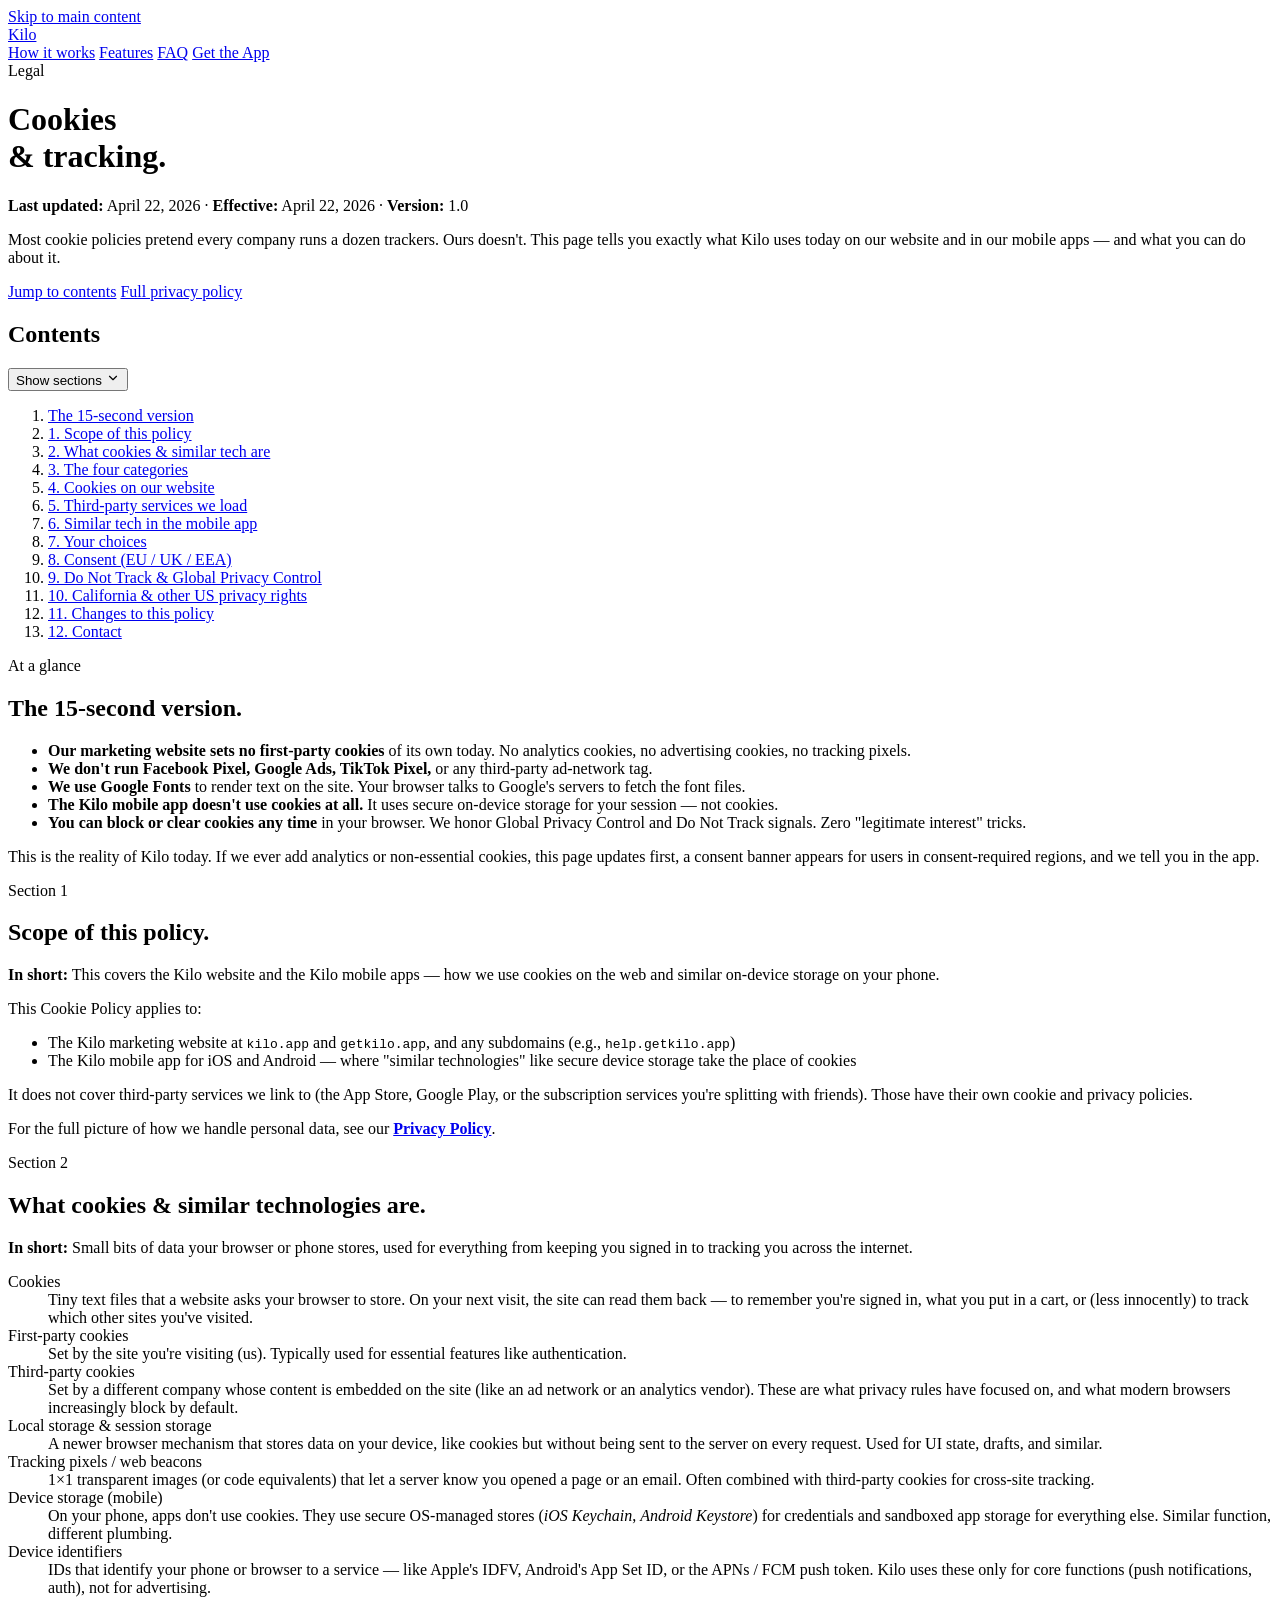
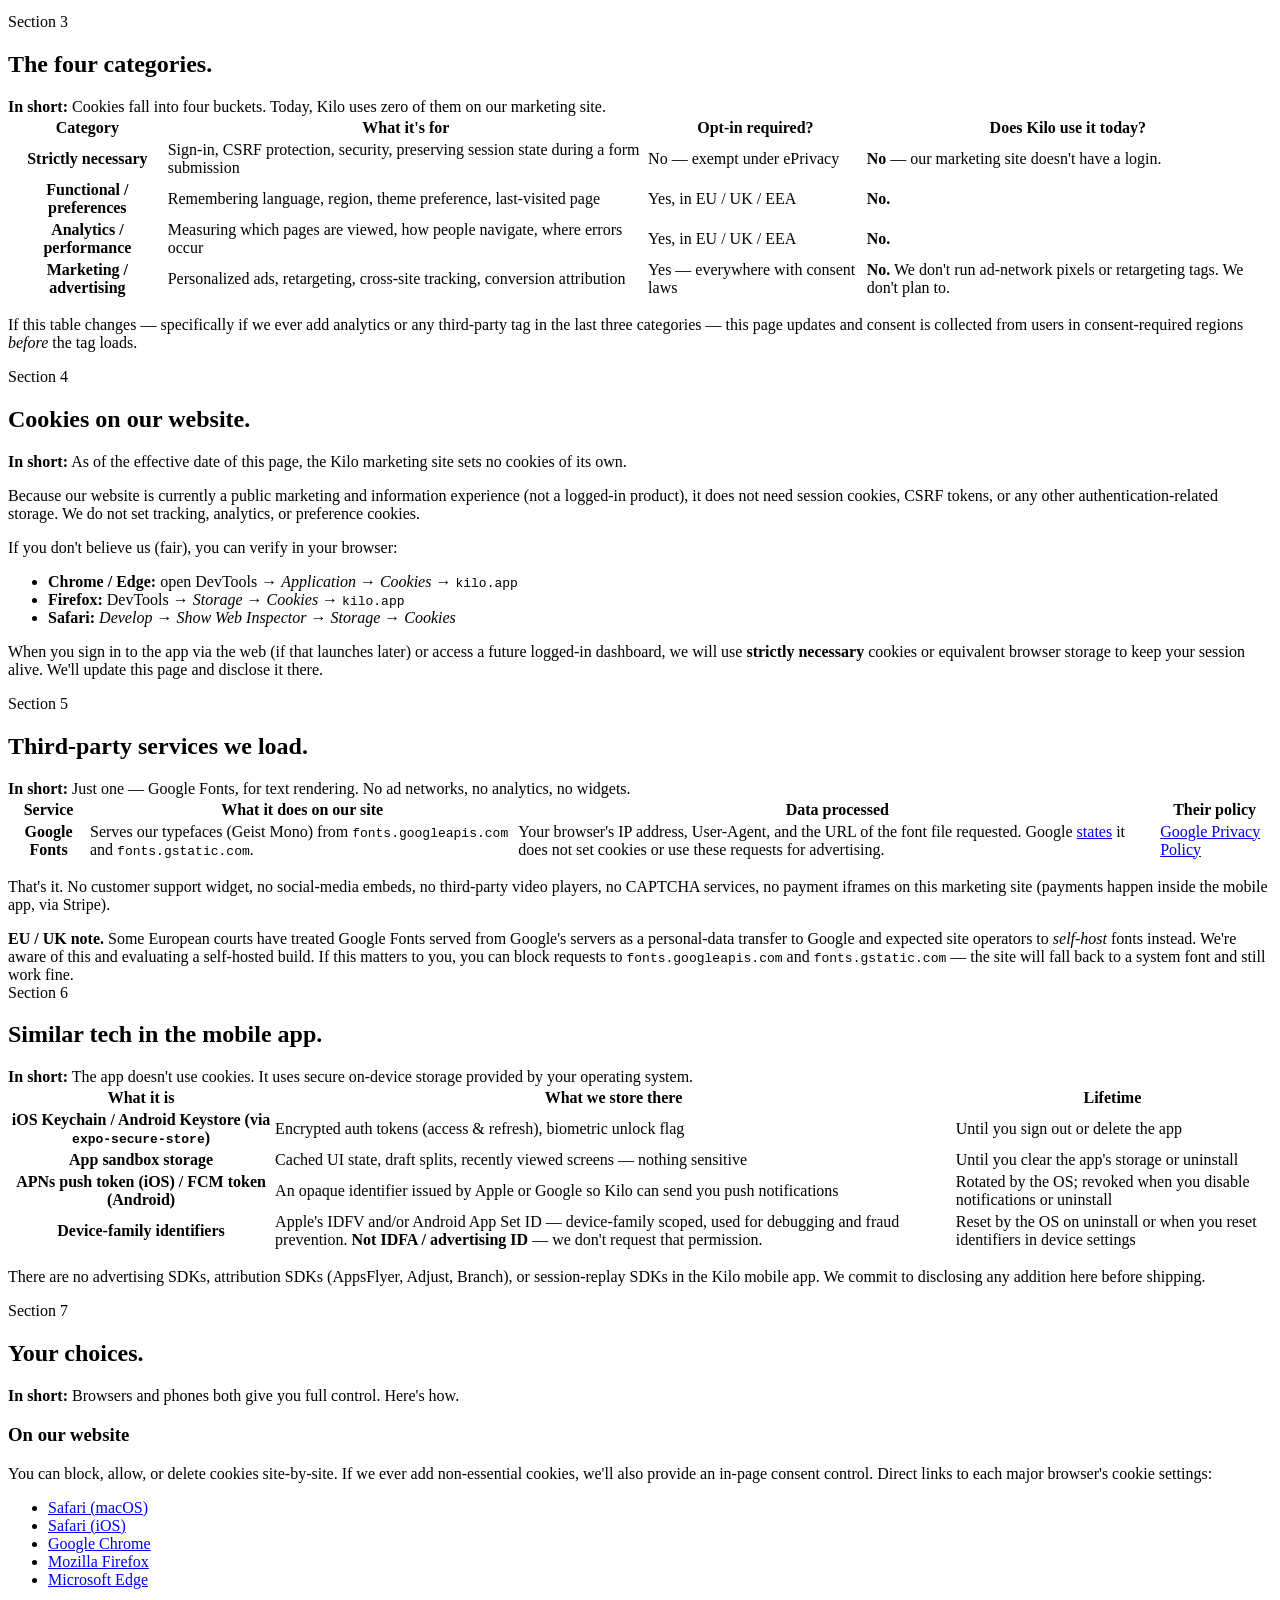
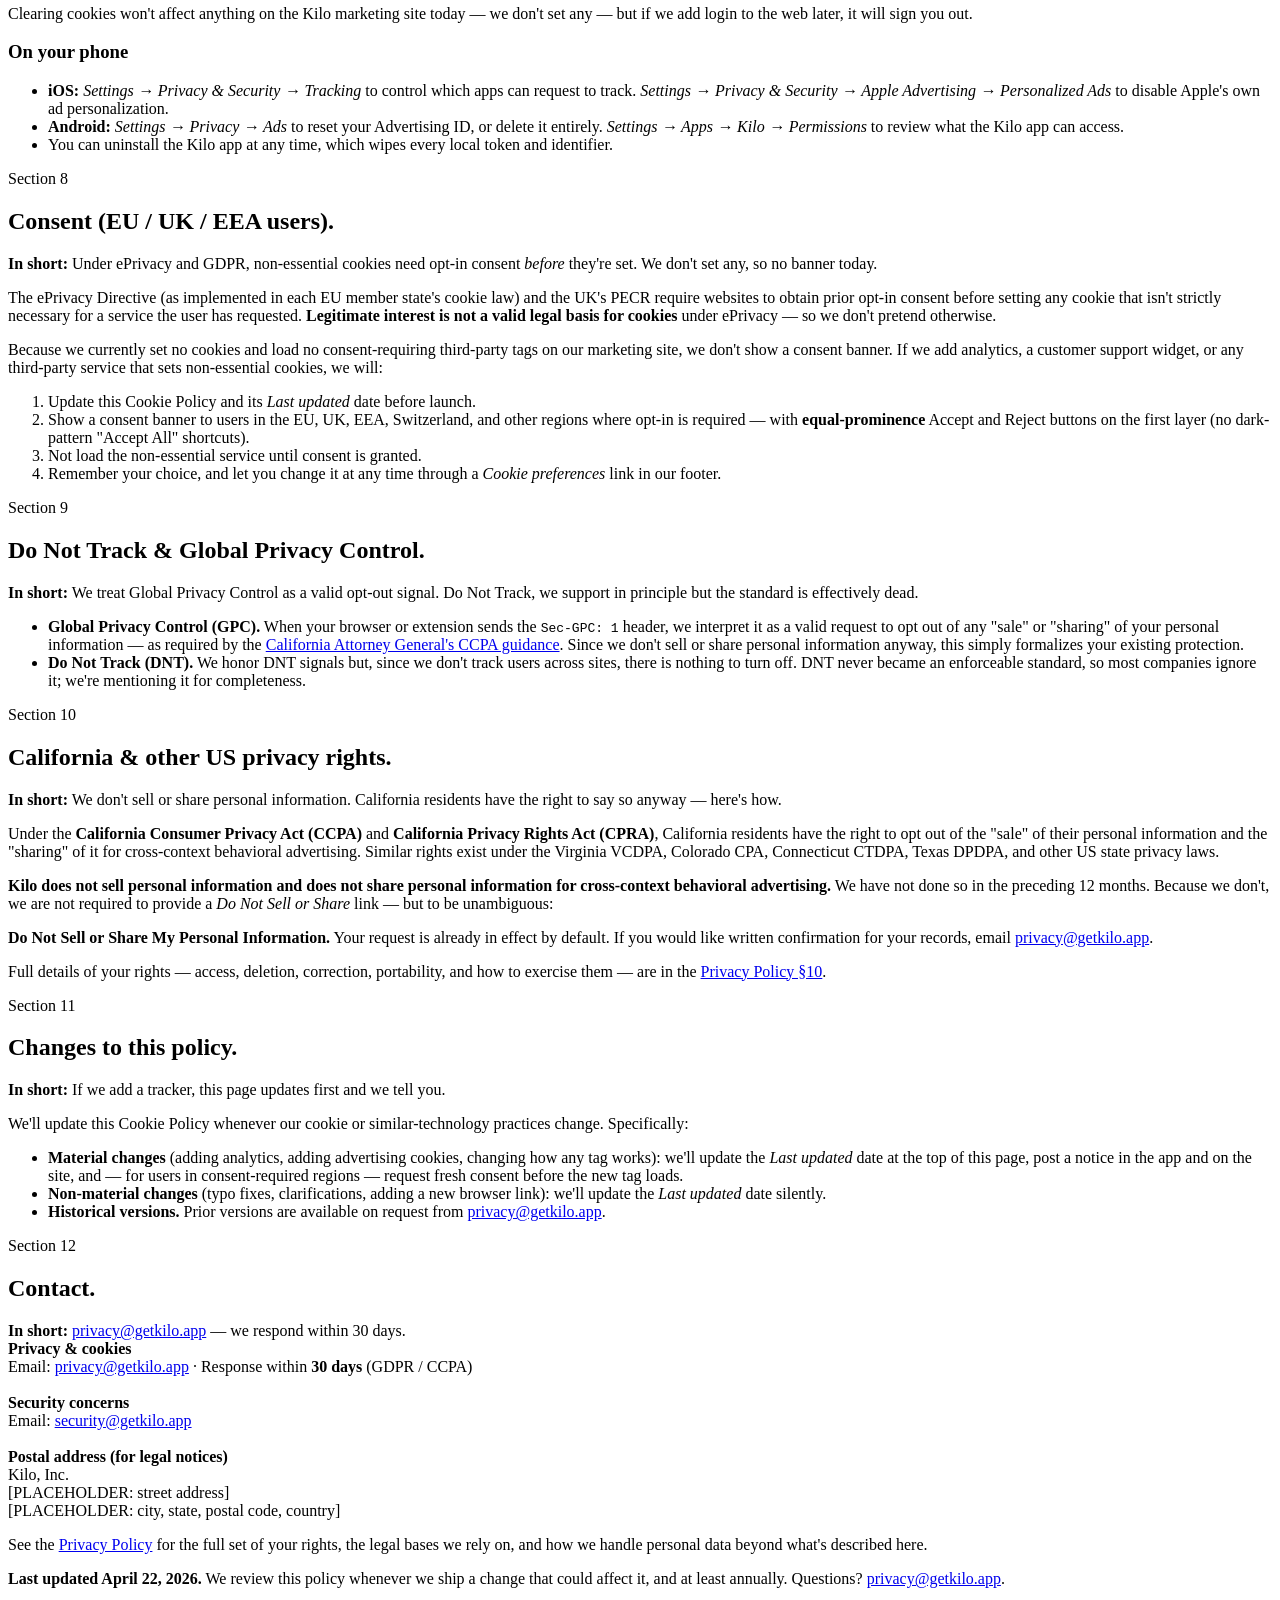
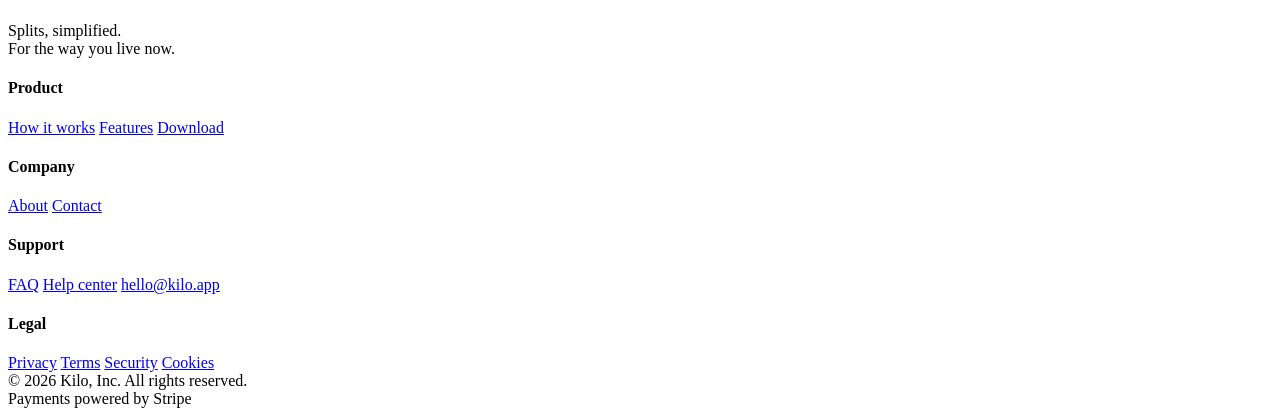
==== cookies.html @ 62623d6d "commenting out the Kilo Plus stuff for MVP release" ====
<!DOCTYPE html>
<html lang="en">
  <head>
    <meta charset="UTF-8" />
    <meta name="viewport" content="width=device-width, initial-scale=1.0" />
    <meta
      name="description"
      content="How Kilo uses cookies and similar technologies on our website and in our mobile apps. Plain-English answers, honest categories, and your choices."
    />
    <meta name="theme-color" content="#1a0b2e" />

    <meta property="og:title" content="Kilo — Cookie Policy" />
    <meta property="og:description" content="How Kilo uses cookies and similar technologies." />
    <meta property="og:type" content="website" />

    <title>Cookie Policy — Kilo</title>

    <link rel="preconnect" href="https://fonts.googleapis.com" />
    <link rel="preconnect" href="https://fonts.gstatic.com" crossorigin />
    <link href="https://fonts.googleapis.com/css2?family=Geist+Mono:wght@400;500&display=swap" rel="stylesheet" />
  </head>
  <body class="legal-page">
    <a class="skip-link" href="#main">Skip to main content</a>

    <!-- NAV -->
    <nav id="mainNav" class="on-dark" aria-label="Primary">
      <a class="logo" href="./index.html">Kilo</a>
      <div class="nav-links">
        <a href="./index.html#how">How it works</a>
        <a href="./index.html#features">Features</a>
        <!-- <a href="./index.html#pricing">Pricing</a> -->
        <a href="./index.html#faq">FAQ</a>
        <a href="./index.html#download" class="nav-cta">Get the App</a>
      </div>
    </nav>

    <!-- HERO -->
    <header class="legal-hero">
      <div class="legal-hero-inner">
        <div class="section-label">Legal</div>
        <h1>Cookies<br />&amp; <span class="italic">tracking.</span></h1>
        <p class="legal-meta">
          <span><strong>Last updated:</strong> April 22, 2026</span>
          <span aria-hidden="true">·</span>
          <span><strong>Effective:</strong> April 22, 2026</span>
          <span aria-hidden="true">·</span>
          <span><strong>Version:</strong> 1.0</span>
        </p>
        <p class="legal-lede">
          Most cookie policies pretend every company runs a dozen trackers.
          Ours doesn't. This page tells you exactly what Kilo uses today on
          our website and in our mobile apps — and what you can do about
          it.
        </p>
        <div class="legal-hero-actions">
          <a href="#toc" class="store-btn secondary">Jump to contents</a>
          <a href="./privacy.html" class="store-btn secondary">Full privacy policy</a>
        </div>
      </div>
    </header>

    <main id="main" class="legal-shell">
      <!-- TOC -->
      <aside class="legal-toc" aria-label="Table of contents">
        <div class="legal-toc-inner">
          <h2 class="legal-toc-title" id="toc">Contents</h2>
          <button type="button" class="legal-toc-toggle" aria-expanded="false" aria-controls="legalTocList">
            <span>Show sections</span>
            <svg width="14" height="14" viewBox="0 0 24 24" fill="none" stroke="currentColor" stroke-width="2" stroke-linecap="round" stroke-linejoin="round" aria-hidden="true"><polyline points="6 9 12 15 18 9"/></svg>
          </button>
          <ol id="legalTocList" class="legal-toc-list">
            <li><a href="#tldr">The 15-second version</a></li>
            <li><a href="#scope">1. Scope of this policy</a></li>
            <li><a href="#what">2. What cookies &amp; similar tech are</a></li>
            <li><a href="#categories">3. The four categories</a></li>
            <li><a href="#website">4. Cookies on our website</a></li>
            <li><a href="#third-party">5. Third-party services we load</a></li>
            <li><a href="#app">6. Similar tech in the mobile app</a></li>
            <li><a href="#choices">7. Your choices</a></li>
            <li><a href="#consent">8. Consent (EU / UK / EEA)</a></li>
            <li><a href="#dnt">9. Do Not Track &amp; Global Privacy Control</a></li>
            <li><a href="#us-privacy">10. California &amp; other US privacy rights</a></li>
            <li><a href="#changes">11. Changes to this policy</a></li>
            <li><a href="#contact">12. Contact</a></li>
          </ol>
        </div>
      </aside>

      <article class="legal-content">

        <!-- TL;DR -->
        <section id="tldr" class="legal-section legal-summary">
          <div class="section-label">At a glance</div>
          <h2>The 15-second version.</h2>
          <ul class="legal-tldr">
            <li><strong>Our marketing website sets no first-party cookies</strong> of its own today. No analytics cookies, no advertising cookies, no tracking pixels.</li>
            <li><strong>We don't run Facebook Pixel, Google Ads, TikTok Pixel,</strong> or any third-party ad-network tag.</li>
            <li><strong>We use Google Fonts</strong> to render text on the site. Your browser talks to Google's servers to fetch the font files.</li>
            <li><strong>The Kilo mobile app doesn't use cookies at all.</strong> It uses secure on-device storage for your session — not cookies.</li>
            <li><strong>You can block or clear cookies any time</strong> in your browser. We honor Global Privacy Control and Do Not Track signals. Zero "legitimate interest" tricks.</li>
          </ul>
          <p class="legal-muted">
            This is the reality of Kilo today. If we ever add analytics or
            non-essential cookies, this page updates first, a consent
            banner appears for users in consent-required regions, and we
            tell you in the app.
          </p>
        </section>

        <!-- 1. SCOPE -->
        <section id="scope" class="legal-section">
          <div class="section-label">Section 1</div>
          <h2>Scope of this policy.</h2>
          <div class="legal-short">
            <strong>In short:</strong> This covers the Kilo website and the Kilo mobile apps — how we use cookies on the web and similar on-device storage on your phone.
          </div>
          <p>
            This Cookie Policy applies to:
          </p>
          <ul class="legal-list">
            <li>The Kilo marketing website at <code>kilo.app</code> and <code>getkilo.app</code>, and any subdomains (e.g., <code>help.getkilo.app</code>)</li>
            <li>The Kilo mobile app for iOS and Android — where "similar technologies" like secure device storage take the place of cookies</li>
          </ul>
          <p>
            It does not cover third-party services we link to (the App
            Store, Google Play, or the subscription services you're
            splitting with friends). Those have their own cookie and
            privacy policies.
          </p>
          <p>
            For the full picture of how we handle personal data, see our
            <a href="./privacy.html"><strong>Privacy Policy</strong></a>.
          </p>
        </section>

        <!-- 2. WHAT -->
        <section id="what" class="legal-section">
          <div class="section-label">Section 2</div>
          <h2>What cookies &amp; similar technologies are.</h2>
          <div class="legal-short">
            <strong>In short:</strong> Small bits of data your browser or phone stores, used for everything from keeping you signed in to tracking you across the internet.
          </div>
          <dl class="legal-defs">
            <dt>Cookies</dt>
            <dd>Tiny text files that a website asks your browser to store. On your next visit, the site can read them back — to remember you're signed in, what you put in a cart, or (less innocently) to track which other sites you've visited.</dd>
            <dt>First-party cookies</dt>
            <dd>Set by the site you're visiting (us). Typically used for essential features like authentication.</dd>
            <dt>Third-party cookies</dt>
            <dd>Set by a different company whose content is embedded on the site (like an ad network or an analytics vendor). These are what privacy rules have focused on, and what modern browsers increasingly block by default.</dd>
            <dt>Local storage &amp; session storage</dt>
            <dd>A newer browser mechanism that stores data on your device, like cookies but without being sent to the server on every request. Used for UI state, drafts, and similar.</dd>
            <dt>Tracking pixels / web beacons</dt>
            <dd>1×1 transparent images (or code equivalents) that let a server know you opened a page or an email. Often combined with third-party cookies for cross-site tracking.</dd>
            <dt>Device storage (mobile)</dt>
            <dd>On your phone, apps don't use cookies. They use secure OS-managed stores (<em>iOS Keychain</em>, <em>Android Keystore</em>) for credentials and sandboxed app storage for everything else. Similar function, different plumbing.</dd>
            <dt>Device identifiers</dt>
            <dd>IDs that identify your phone or browser to a service — like Apple's IDFV, Android's App Set ID, or the APNs / FCM push token. Kilo uses these only for core functions (push notifications, auth), not for advertising.</dd>
          </dl>
        </section>

        <!-- 3. CATEGORIES -->
        <section id="categories" class="legal-section">
          <div class="section-label">Section 3</div>
          <h2>The four categories.</h2>
          <div class="legal-short">
            <strong>In short:</strong> Cookies fall into four buckets. Today, Kilo uses zero of them on our marketing site.
          </div>
          <div class="legal-table-wrap">
            <table class="legal-table">
              <thead>
                <tr>
                  <th scope="col">Category</th>
                  <th scope="col">What it's for</th>
                  <th scope="col">Opt-in required?</th>
                  <th scope="col">Does Kilo use it today?</th>
                </tr>
              </thead>
              <tbody>
                <tr>
                  <th scope="row">Strictly necessary</th>
                  <td>Sign-in, CSRF protection, security, preserving session state during a form submission</td>
                  <td>No — exempt under ePrivacy</td>
                  <td><strong>No</strong> — our marketing site doesn't have a login.</td>
                </tr>
                <tr>
                  <th scope="row">Functional / preferences</th>
                  <td>Remembering language, region, theme preference, last-visited page</td>
                  <td>Yes, in EU / UK / EEA</td>
                  <td><strong>No.</strong></td>
                </tr>
                <tr>
                  <th scope="row">Analytics / performance</th>
                  <td>Measuring which pages are viewed, how people navigate, where errors occur</td>
                  <td>Yes, in EU / UK / EEA</td>
                  <td><strong>No.</strong></td>
                </tr>
                <tr>
                  <th scope="row">Marketing / advertising</th>
                  <td>Personalized ads, retargeting, cross-site tracking, conversion attribution</td>
                  <td>Yes — everywhere with consent laws</td>
                  <td><strong>No.</strong> We don't run ad-network pixels or retargeting tags. We don't plan to.</td>
                </tr>
              </tbody>
            </table>
          </div>
          <p class="legal-muted">
            If this table changes — specifically if we ever add analytics
            or any third-party tag in the last three categories — this
            page updates and consent is collected from users in
            consent-required regions <em>before</em> the tag loads.
          </p>
        </section>

        <!-- 4. WEBSITE -->
        <section id="website" class="legal-section">
          <div class="section-label">Section 4</div>
          <h2>Cookies on our website.</h2>
          <div class="legal-short">
            <strong>In short:</strong> As of the effective date of this page, the Kilo marketing site sets no cookies of its own.
          </div>
          <p>
            Because our website is currently a public marketing and
            information experience (not a logged-in product), it does not
            need session cookies, CSRF tokens, or any other
            authentication-related storage. We do not set tracking,
            analytics, or preference cookies.
          </p>
          <p>
            If you don't believe us (fair), you can verify in your browser:
          </p>
          <ul class="legal-list">
            <li><strong>Chrome / Edge:</strong> open DevTools → <em>Application</em> → <em>Cookies</em> → <code>kilo.app</code></li>
            <li><strong>Firefox:</strong> DevTools → <em>Storage</em> → <em>Cookies</em> → <code>kilo.app</code></li>
            <li><strong>Safari:</strong> <em>Develop</em> → <em>Show Web Inspector</em> → <em>Storage</em> → <em>Cookies</em></li>
          </ul>
          <p>
            When you sign in to the app via the web (if that launches
            later) or access a future logged-in dashboard, we will use
            <strong>strictly necessary</strong> cookies or equivalent
            browser storage to keep your session alive. We'll update this
            page and disclose it there.
          </p>
        </section>

        <!-- 5. THIRD PARTY -->
        <section id="third-party" class="legal-section">
          <div class="section-label">Section 5</div>
          <h2>Third-party services we load.</h2>
          <div class="legal-short">
            <strong>In short:</strong> Just one — Google Fonts, for text rendering. No ad networks, no analytics, no widgets.
          </div>
          <div class="legal-table-wrap">
            <table class="legal-table">
              <thead>
                <tr>
                  <th scope="col">Service</th>
                  <th scope="col">What it does on our site</th>
                  <th scope="col">Data processed</th>
                  <th scope="col">Their policy</th>
                </tr>
              </thead>
              <tbody>
                <tr>
                  <th scope="row">Google Fonts</th>
                  <td>Serves our typefaces (Geist Mono) from <code>fonts.googleapis.com</code> and <code>fonts.gstatic.com</code>.</td>
                  <td>Your browser's IP address, User-Agent, and the URL of the font file requested. Google <a href="https://developers.google.com/fonts/faq/privacy" rel="noopener">states</a> it does not set cookies or use these requests for advertising.</td>
                  <td><a href="https://policies.google.com/privacy" rel="noopener">Google Privacy Policy</a></td>
                </tr>
              </tbody>
            </table>
          </div>
          <p>
            That's it. No customer support widget, no social-media
            embeds, no third-party video players, no CAPTCHA services,
            no payment iframes on this marketing site (payments happen
            inside the mobile app, via Stripe).
          </p>
          <div class="legal-callout">
            <strong>EU / UK note.</strong> Some European courts have
            treated Google Fonts served from Google's servers as a
            personal-data transfer to Google and expected site operators
            to <em>self-host</em> fonts instead. We're aware of this and
            evaluating a self-hosted build. If this matters to you, you
            can block requests to <code>fonts.googleapis.com</code> and
            <code>fonts.gstatic.com</code> — the site will fall back to
            a system font and still work fine.
          </div>
        </section>

        <!-- 6. APP -->
        <section id="app" class="legal-section">
          <div class="section-label">Section 6</div>
          <h2>Similar tech in the mobile app.</h2>
          <div class="legal-short">
            <strong>In short:</strong> The app doesn't use cookies. It uses secure on-device storage provided by your operating system.
          </div>
          <div class="legal-table-wrap">
            <table class="legal-table">
              <thead>
                <tr>
                  <th scope="col">What it is</th>
                  <th scope="col">What we store there</th>
                  <th scope="col">Lifetime</th>
                </tr>
              </thead>
              <tbody>
                <tr>
                  <th scope="row">iOS Keychain / Android Keystore (via <code>expo-secure-store</code>)</th>
                  <td>Encrypted auth tokens (access &amp; refresh), biometric unlock flag</td>
                  <td>Until you sign out or delete the app</td>
                </tr>
                <tr>
                  <th scope="row">App sandbox storage</th>
                  <td>Cached UI state, draft splits, recently viewed screens — nothing sensitive</td>
                  <td>Until you clear the app's storage or uninstall</td>
                </tr>
                <tr>
                  <th scope="row">APNs push token (iOS) / FCM token (Android)</th>
                  <td>An opaque identifier issued by Apple or Google so Kilo can send you push notifications</td>
                  <td>Rotated by the OS; revoked when you disable notifications or uninstall</td>
                </tr>
                <tr>
                  <th scope="row">Device-family identifiers</th>
                  <td>Apple's IDFV and/or Android App Set ID — device-family scoped, used for debugging and fraud prevention. <strong>Not IDFA / advertising ID</strong> — we don't request that permission.</td>
                  <td>Reset by the OS on uninstall or when you reset identifiers in device settings</td>
                </tr>
              </tbody>
            </table>
          </div>
          <p class="legal-muted">
            There are no advertising SDKs, attribution SDKs (AppsFlyer,
            Adjust, Branch), or session-replay SDKs in the Kilo mobile
            app. We commit to disclosing any addition here before
            shipping.
          </p>
        </section>

        <!-- 7. CHOICES -->
        <section id="choices" class="legal-section">
          <div class="section-label">Section 7</div>
          <h2>Your choices.</h2>
          <div class="legal-short">
            <strong>In short:</strong> Browsers and phones both give you full control. Here's how.
          </div>

          <h3>On our website</h3>
          <p>You can block, allow, or delete cookies site-by-site. If we ever add non-essential cookies, we'll also provide an in-page consent control. Direct links to each major browser's cookie settings:</p>
          <ul class="legal-list">
            <li><a href="https://support.apple.com/guide/safari/manage-cookies-sfri11471/mac" rel="noopener">Safari (macOS)</a></li>
            <li><a href="https://support.apple.com/en-us/HT201265" rel="noopener">Safari (iOS)</a></li>
            <li><a href="https://support.google.com/chrome/answer/95647" rel="noopener">Google Chrome</a></li>
            <li><a href="https://support.mozilla.org/en-US/kb/block-websites-storing-cookies-site-data-firefox" rel="noopener">Mozilla Firefox</a></li>
            <li><a href="https://support.microsoft.com/en-us/microsoft-edge/delete-cookies-in-microsoft-edge-63947406-40ac-c3b8-57b9-2a946a29ae09" rel="noopener">Microsoft Edge</a></li>
          </ul>
          <p class="legal-muted">
            Clearing cookies won't affect anything on the Kilo
            marketing site today — we don't set any — but if we add
            login to the web later, it will sign you out.
          </p>

          <h3>On your phone</h3>
          <ul class="legal-list">
            <li><strong>iOS:</strong> <em>Settings → Privacy &amp; Security → Tracking</em> to control which apps can request to track. <em>Settings → Privacy &amp; Security → Apple Advertising → Personalized Ads</em> to disable Apple's own ad personalization.</li>
            <li><strong>Android:</strong> <em>Settings → Privacy → Ads</em> to reset your Advertising ID, or delete it entirely. <em>Settings → Apps → Kilo → Permissions</em> to review what the Kilo app can access.</li>
            <li>You can uninstall the Kilo app at any time, which wipes every local token and identifier.</li>
          </ul>
        </section>

        <!-- 8. CONSENT -->
        <section id="consent" class="legal-section">
          <div class="section-label">Section 8</div>
          <h2>Consent (EU / UK / EEA users).</h2>
          <div class="legal-short">
            <strong>In short:</strong> Under ePrivacy and GDPR, non-essential cookies need opt-in consent <em>before</em> they're set. We don't set any, so no banner today.
          </div>
          <p>
            The ePrivacy Directive (as implemented in each EU member
            state's cookie law) and the UK's PECR require websites to
            obtain prior opt-in consent before setting any cookie that
            isn't strictly necessary for a service the user has
            requested. <strong>Legitimate interest is not a valid legal
            basis for cookies</strong> under ePrivacy — so we don't
            pretend otherwise.
          </p>
          <p>
            Because we currently set no cookies and load no
            consent-requiring third-party tags on our marketing site, we
            don't show a consent banner. If we add analytics, a customer
            support widget, or any third-party service that sets
            non-essential cookies, we will:
          </p>
          <ol class="legal-list legal-list-num">
            <li>Update this Cookie Policy and its <em>Last updated</em> date before launch.</li>
            <li>Show a consent banner to users in the EU, UK, EEA, Switzerland, and other regions where opt-in is required — with <strong>equal-prominence</strong> Accept and Reject buttons on the first layer (no dark-pattern "Accept All" shortcuts).</li>
            <li>Not load the non-essential service until consent is granted.</li>
            <li>Remember your choice, and let you change it at any time through a <em>Cookie preferences</em> link in our footer.</li>
          </ol>
        </section>

        <!-- 9. DNT & GPC -->
        <section id="dnt" class="legal-section">
          <div class="section-label">Section 9</div>
          <h2>Do Not Track &amp; Global Privacy Control.</h2>
          <div class="legal-short">
            <strong>In short:</strong> We treat Global Privacy Control as a valid opt-out signal. Do Not Track, we support in principle but the standard is effectively dead.
          </div>
          <ul class="legal-list">
            <li><strong>Global Privacy Control (GPC).</strong> When your browser or extension sends the <code>Sec-GPC: 1</code> header, we interpret it as a valid request to opt out of any "sale" or "sharing" of your personal information — as required by the <a href="https://oag.ca.gov/privacy/ccpa" rel="noopener">California Attorney General's CCPA guidance</a>. Since we don't sell or share personal information anyway, this simply formalizes your existing protection.</li>
            <li><strong>Do Not Track (DNT).</strong> We honor DNT signals but, since we don't track users across sites, there is nothing to turn off. DNT never became an enforceable standard, so most companies ignore it; we're mentioning it for completeness.</li>
          </ul>
        </section>

        <!-- 10. US PRIVACY -->
        <section id="us-privacy" class="legal-section">
          <div class="section-label">Section 10</div>
          <h2>California &amp; other US privacy rights.</h2>
          <div class="legal-short">
            <strong>In short:</strong> We don't sell or share personal information. California residents have the right to say so anyway — here's how.
          </div>
          <p>
            Under the <strong>California Consumer Privacy Act (CCPA)</strong>
            and <strong>California Privacy Rights Act (CPRA)</strong>,
            California residents have the right to opt out of the "sale"
            of their personal information and the "sharing" of it for
            cross-context behavioral advertising. Similar rights exist
            under the Virginia VCDPA, Colorado CPA, Connecticut CTDPA,
            Texas DPDPA, and other US state privacy laws.
          </p>
          <p>
            <strong>Kilo does not sell personal information and does not
            share personal information for cross-context behavioral
            advertising.</strong> We have not done so in the preceding 12
            months. Because we don't, we are not required to provide a
            <em>Do Not Sell or Share</em> link — but to be
            unambiguous:
          </p>
          <div class="legal-callout">
            <strong>Do Not Sell or Share My Personal Information.</strong>
            Your request is already in effect by default. If you would
            like written confirmation for your records, email
            <a href="mailto:privacy@getkilo.app">privacy@getkilo.app</a>.
          </div>
          <p>
            Full details of your rights — access, deletion, correction,
            portability, and how to exercise them — are in the
            <a href="./privacy.html#rights-california">Privacy Policy §10</a>.
          </p>
        </section>

        <!-- 11. CHANGES -->
        <section id="changes" class="legal-section">
          <div class="section-label">Section 11</div>
          <h2>Changes to this policy.</h2>
          <div class="legal-short">
            <strong>In short:</strong> If we add a tracker, this page updates first and we tell you.
          </div>
          <p>
            We'll update this Cookie Policy whenever our cookie or
            similar-technology practices change. Specifically:
          </p>
          <ul class="legal-list">
            <li><strong>Material changes</strong> (adding analytics, adding advertising cookies, changing how any tag works): we'll update the <em>Last updated</em> date at the top of this page, post a notice in the app and on the site, and — for users in consent-required regions — request fresh consent before the new tag loads.</li>
            <li><strong>Non-material changes</strong> (typo fixes, clarifications, adding a new browser link): we'll update the <em>Last updated</em> date silently.</li>
            <li><strong>Historical versions.</strong> Prior versions are available on request from <a href="mailto:privacy@getkilo.app">privacy@getkilo.app</a>.</li>
          </ul>
        </section>

        <!-- 12. CONTACT -->
        <section id="contact" class="legal-section">
          <div class="section-label">Section 12</div>
          <h2>Contact.</h2>
          <div class="legal-short">
            <strong>In short:</strong> <a href="mailto:privacy@getkilo.app">privacy@getkilo.app</a> — we respond within 30 days.
          </div>
          <div class="legal-callout">
            <strong>Privacy &amp; cookies</strong><br />
            Email: <a href="mailto:privacy@getkilo.app">privacy@getkilo.app</a> · Response within <strong>30 days</strong> (GDPR / CCPA)<br />
            <br />
            <strong>Security concerns</strong><br />
            Email: <a href="mailto:security@getkilo.app">security@getkilo.app</a><br />
            <br />
            <strong>Postal address (for legal notices)</strong><br />
            Kilo, Inc.<br />
            [PLACEHOLDER: street address]<br />
            [PLACEHOLDER: city, state, postal code, country]
          </div>
          <p class="legal-muted">
            See the <a href="./privacy.html">Privacy Policy</a> for the
            full set of your rights, the legal bases we rely on, and
            how we handle personal data beyond what's described here.
          </p>
        </section>

        <p class="legal-muted legal-end">
          <strong>Last updated April 22, 2026.</strong> We review this
          policy whenever we ship a change that could affect it, and at
          least annually. Questions?
          <a href="mailto:privacy@getkilo.app">privacy@getkilo.app</a>.
        </p>
      </article>
    </main>

    <!-- FOOTER -->
    <footer>
      <div class="footer-inner">
        <div class="footer-brand">
          <a class="logo" href="./index.html" style="color: white;">Kilo</a>
          <div class="footer-tagline">Splits, simplified.<br />For the way you live now.</div>
        </div>
        <div class="footer-col">
          <h4>Product</h4>
          <a href="./index.html#how">How it works</a>
          <a href="./index.html#features">Features</a>
          <!-- <a href="./index.html#pricing">Pricing</a> -->
          <a href="./index.html#download">Download</a>
        </div>
        <div class="footer-col">
          <h4>Company</h4>
          <a href="#">About</a>
          <a href="#">Contact</a>
        </div>
        <div class="footer-col">
          <h4>Support</h4>
          <a href="./index.html#faq">FAQ</a>
          <a href="./help.html">Help center</a>
          <a href="mailto:hello@kilo.app">hello@kilo.app</a>
        </div>
        <div class="footer-col">
          <h4>Legal</h4>
          <a href="./privacy.html">Privacy</a>
          <a href="./terms.html">Terms</a>
          <a href="./security.html">Security</a>
          <a href="./cookies.html" aria-current="page">Cookies</a>
        </div>
      </div>
      <div class="footer-bottom">
        <div>© 2026 Kilo, Inc. All rights reserved.</div>
        <div>Payments powered by Stripe</div>
      </div>
    </footer>

    <script type="module" src="/src/main.js"></script>
  </body>
</html>
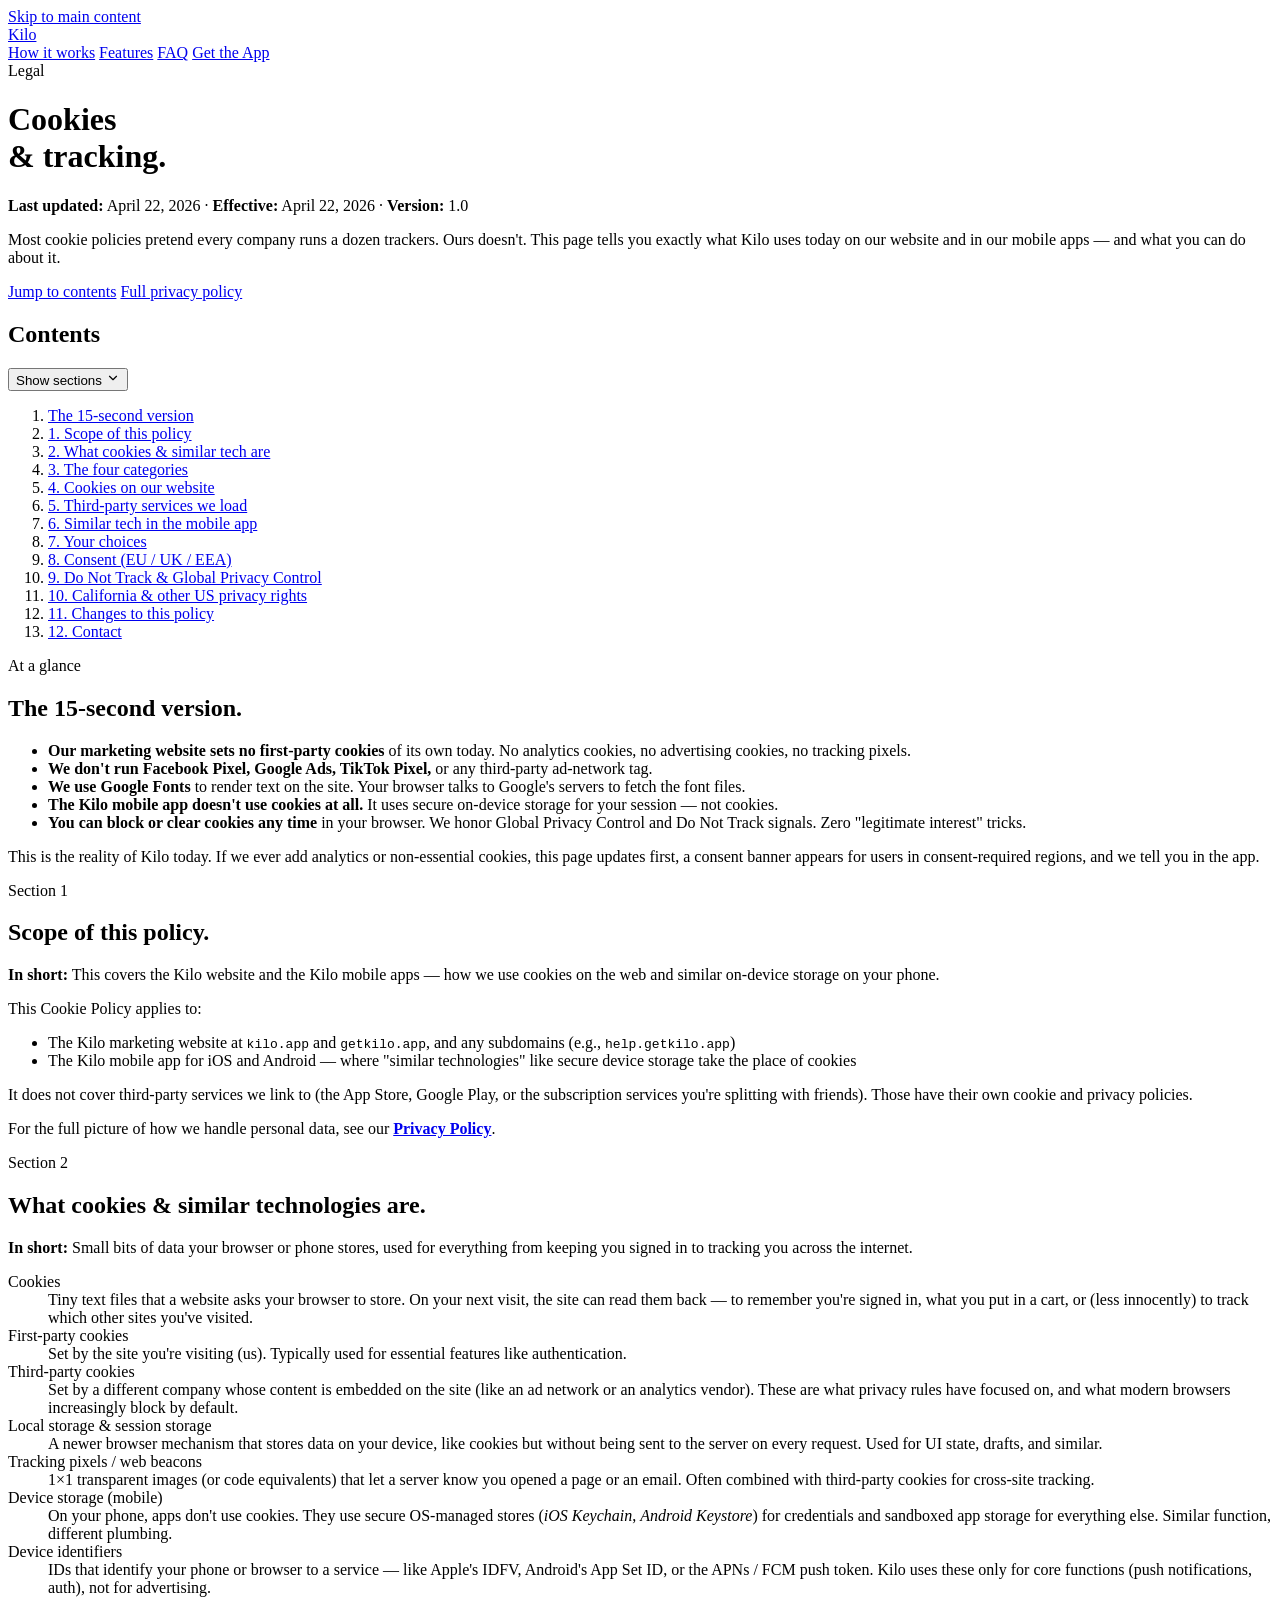
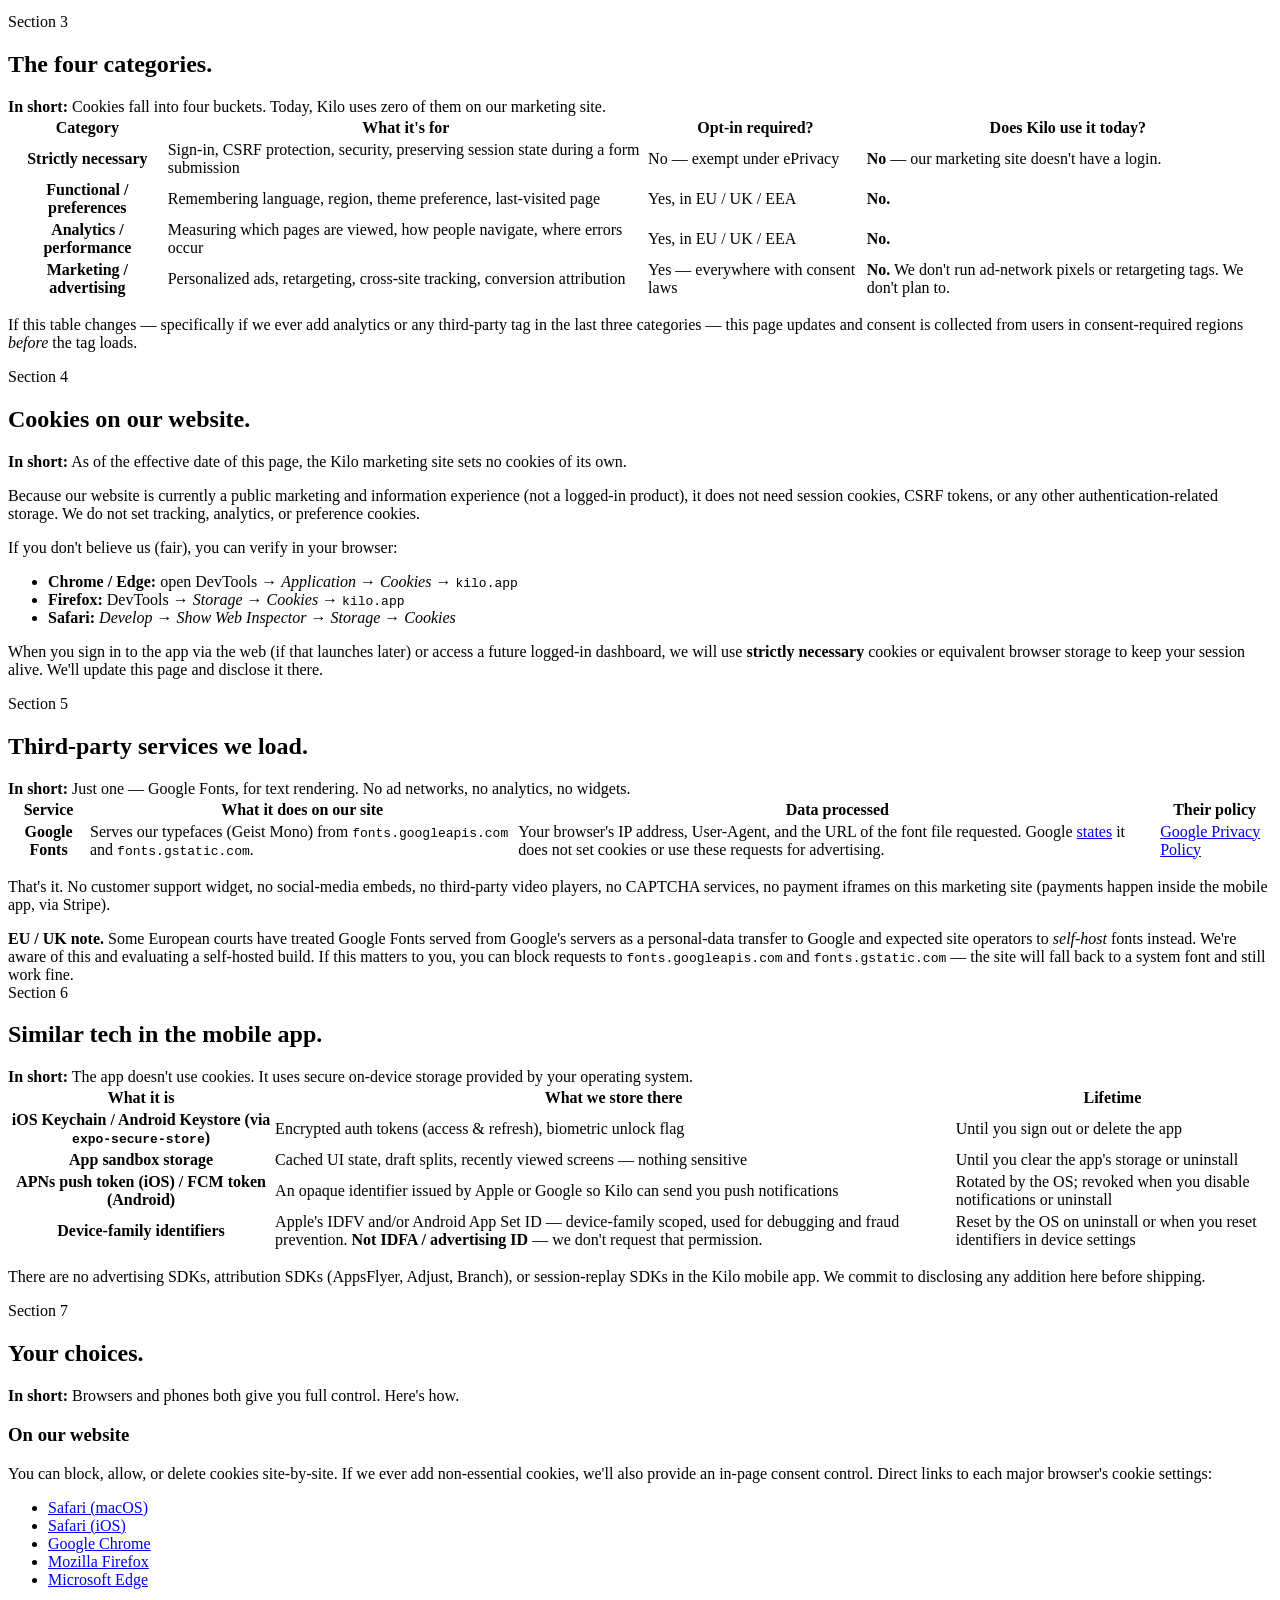
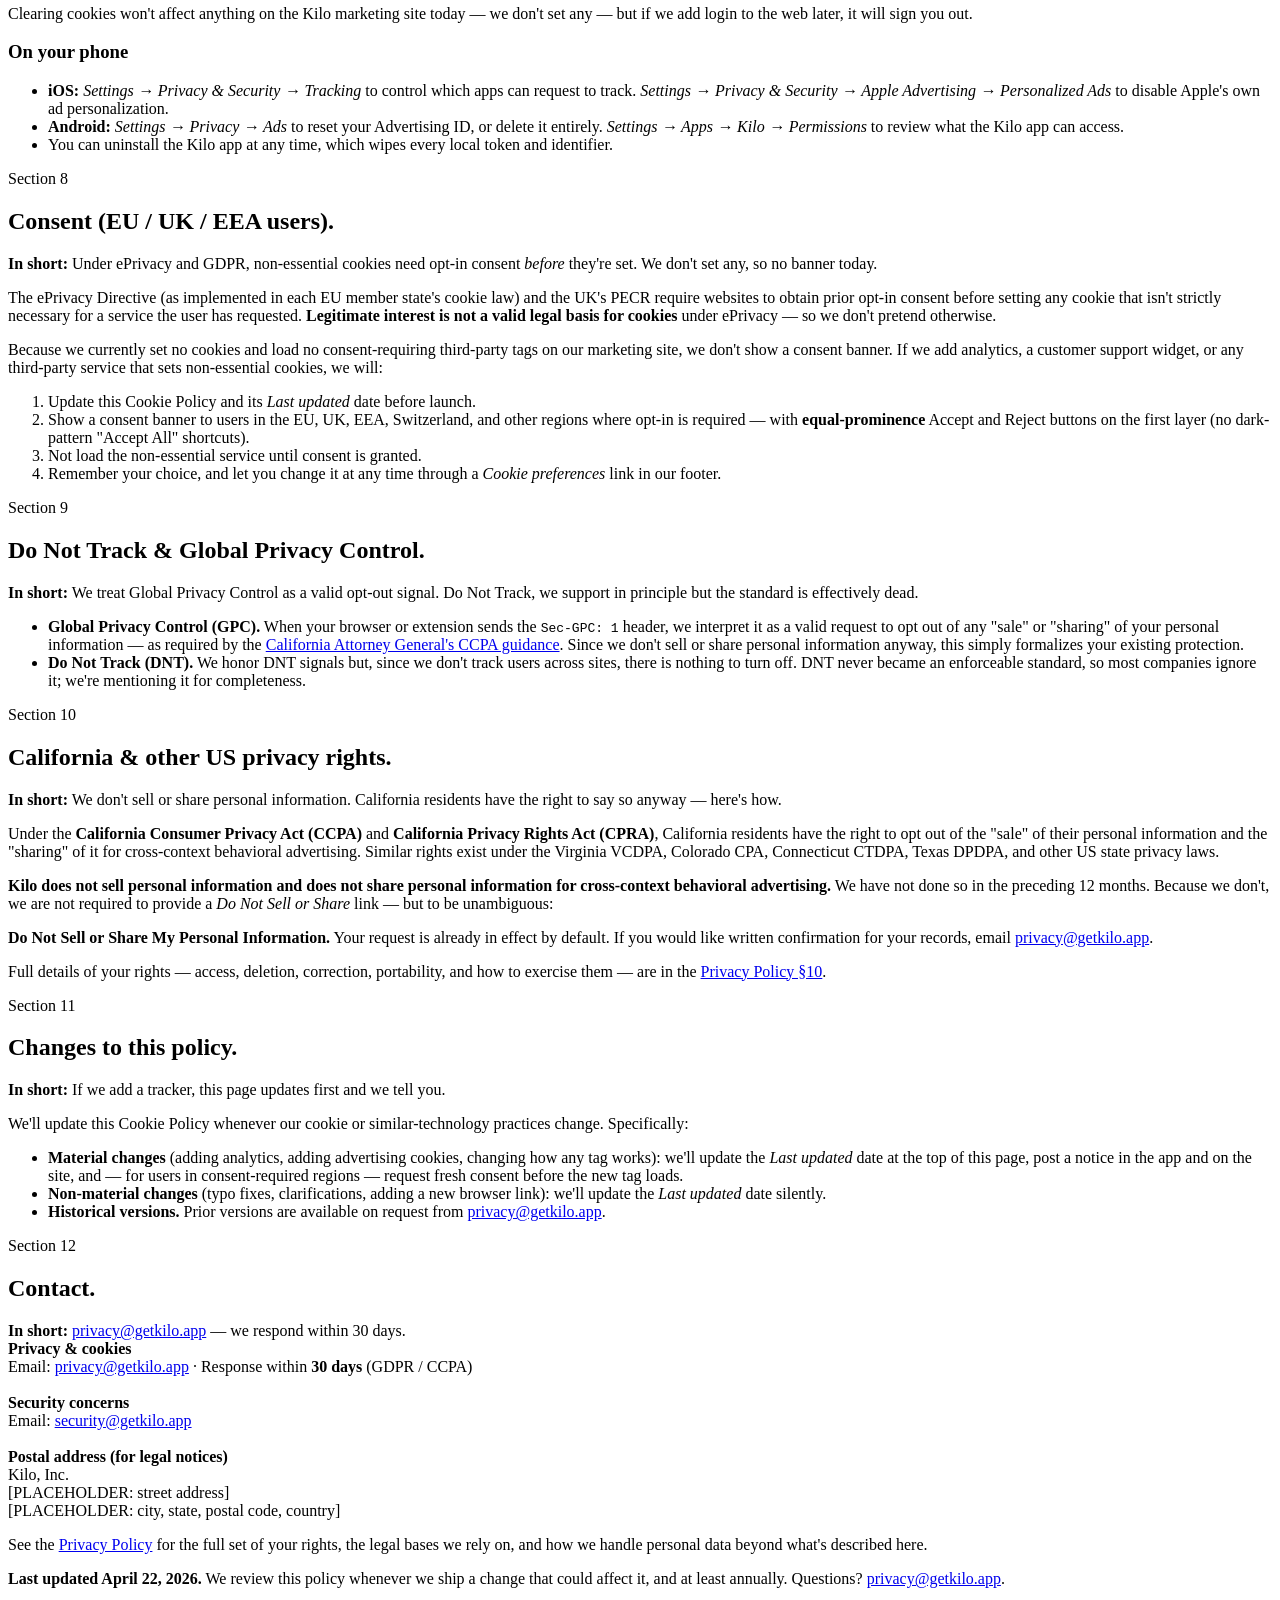
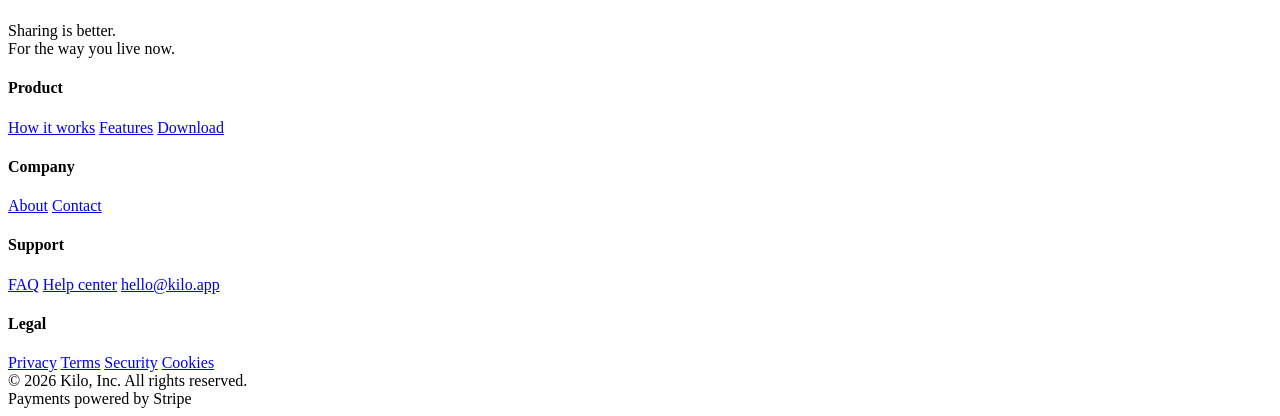
==== commit 4ec1d879: "making some changes" ====
--- a/cookies.html
+++ b/cookies.html
@@ -505,7 +505,7 @@
       <div class="footer-inner">
         <div class="footer-brand">
           <a class="logo" href="./index.html" style="color: white;">Kilo</a>
-          <div class="footer-tagline">Splits, simplified.<br />For the way you live now.</div>
+          <div class="footer-tagline">Sharing is better.<br />For the way you live now.</div>
         </div>
         <div class="footer-col">
           <h4>Product</h4>
